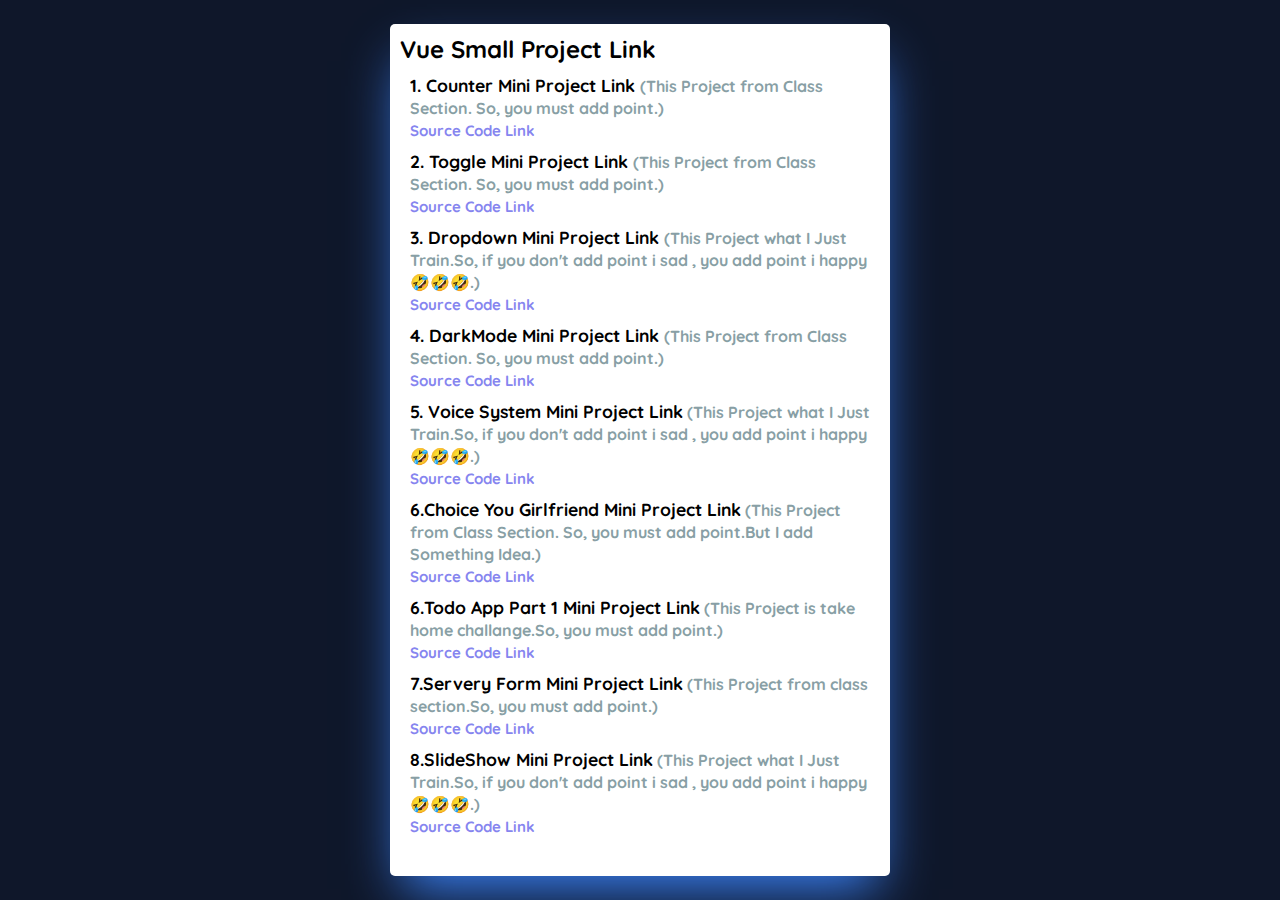
==== index.html @ 3f713fce "uo" ====
<!DOCTYPE html>
<html lang="en">
  <head>
    <meta charset="UTF-8" />
    <meta name="viewport" content="width=device-width, initial-scale=1.0" />
    <title>Vue Small Project Link Demo</title>
    <link rel="shortcut icon" href="./Vue.png" type="image/x-icon" />
    <link rel="stylesheet" href="cus.css" />
    <link rel="preconnect" href="https://fonts.googleapis.com" />
    <link rel="preconnect" href="https://fonts.gstatic.com" crossorigin />
    <link
      href="https://fonts.googleapis.com/css2?family=Quicksand:wght@300;400;500;600;700&display=swap"
      rel="stylesheet"
    />
  </head>
  <body>
    <div class="flex">
      <div class="card">
        <h1 class="font">Vue Small Project Link</h1>
        <ul>
          <a href="/counter with vue/counter.html" target="_blank" class="mt">
            <li>
              1. Counter Mini Project Link
              <span class="cl2"
                >(This Project from Class Section. So, you must add
                point.)</span
              >
            </li>
            <a
              href="https://github.com/WaiYanLatt/Vue-Mini-Project/tree/main/counter%20with%20vue"
              target="_blank"
            >
              <li class="cl1">Source Code Link</li>
            </a>
          </a>
          <a href="/toggle with vue/toggle.html" target="_blank" class="mt">
            <li>
              2. Toggle Mini Project Link
              <span class="cl2"
                >(This Project from Class Section. So, you must add
                point.)</span
              >
            </li>
            <a
              href="https://github.com/WaiYanLatt/Vue-Mini-Project/tree/main/toggle%20with%20vue"
              target="_blank"
            >
              <li class="cl1">Source Code Link</li>
            </a>
          </a>
          <a href="/dropdown/dropdown.html" target="_blank" class="mt">
            <li>
              3. Dropdown Mini Project Link
              <span class="cl2">
                (This Project what I Just Train.So, if you don't add point i sad
                , you add point i happy 🤣🤣🤣.)</span
              >
            </li>
            <a
              href="https://github.com/WaiYanLatt/Vue-Mini-Project/tree/main/dropdown"
              target="_blank"
            >
              <li class="cl1">Source Code Link</li>
            </a>
          </a>
          <a href="/Dark Mode/darkmode.html" target="_blank" class="mt">
            <li>
              4. DarkMode Mini Project Link
              <span class="cl2"
                >(This Project from Class Section. So, you must add
                point.)</span
              >
            </li>
            <a
              href="https://github.com/WaiYanLatt/Vue-Mini-Project/tree/main/Dark%20Mode"
              target="_blank"
            >
              <li class="cl1">Source Code Link</li>
            </a>
          </a>
          <a href="/Voice System/voice.html" target="_blank" class="mt">
            <li>
              5. Voice System Mini Project Link<span class="cl2">
                (This Project what I Just Train.So, if you don't add point i sad
                , you add point i happy 🤣🤣🤣.)</span
              >
            </li>
            <a
              href="https://github.com/WaiYanLatt/Vue-Mini-Project/tree/main/Voice%20System"
              target="_blank"
            >
              <li class="cl1">Source Code Link</li>
            </a>
          </a>
          <a href="/Girl Shuffel/shuffel.html" target="_blank" class="mt">
            <li>
              6.Choice You Girlfriend Mini Project Link<span class="cl2">
                (This Project from Class Section. So, you must add point.But I
                add Something Idea.)</span
              >
            </li>
            <a
              href="https://github.com/WaiYanLatt/Vue-Mini-Project/tree/main/Girl%20Shuffel"
              target="_blank"
            >
              <li class="cl1">Source Code Link</li>
            </a>
          </a>
          <a href="/Todo App Part 1/Todo.html" target="_blank" class="mt">
            <li>
              6.Todo App Part 1 Mini Project Link<span class="cl2">
                (This Project is take home challange.So, you must add
                point.)</span
              >
            </li>
            <a
              href="https://github.com/WaiYanLatt/Vue-Mini-Project/tree/main/Todo%20App%20Part%201"
              target="_blank"
            >
              <li class="cl1">Source Code Link</li>
            </a>
          </a>
          <a href="/serveryForm/servery.html" target="_blank" class="mt">
            <li>
              7.Servery Form Mini Project Link<span class="cl2">
                (This Project from class section.So, you must add point.)</span
              >
            </li>
            <a
              href="https://github.com/WaiYanLatt/Vue-Mini-Project/tree/main/serveryForm"
              target="_blank"
            >
              <li class="cl1">Source Code Link</li>
            </a>
          </a>
          <a href="/slideshow/slideshow.html" target="_blank" class="mt">
            <li>
              8.SlideShow Mini Project Link<span class="cl2">
                (This Project what I Just Train.So, if you don't add point i sad
                , you add point i happy 🤣🤣🤣.)</span
              >
            </li>
            <a
              href="#"
              target="_blank"
            >
              <li class="cl1">Source Code Link</li>
            </a>
          </a>
        </ul>
      </div>
    </div>
  </body>
</html>
---- cus.css ----
*{
    margin: 0;
    padding: 0;
    box-sizing: border-box;
    font-family: 'Quicksand', sans-serif;
    font-size: 1rem;
}
body{
    background-color: #0f172a;
}
.flex{
    display: flex;
    justify-content: center;
    align-items: center;
    min-height: 100vh;
}
.card{
    width: 500px;
    min-height: 200px;
    background-color: white;
    padding: 10px 10px 40px 10px;
    border-radius: 5px;
    box-shadow: #3b82f6 0px 25px 50px -12px;
    margin: 10px;
}
a{
    text-decoration: none;
    display: block;
}
a :hover{
    text-decoration: underline;
    color: #3b82f6;
}
p{
    font-weight: bold;
}
li{
    padding-left: 10px;
    list-style: none;
    margin-top: 3px;
    color: black;
    font-weight: bold;
    font-size: 1.1rem;
}
.font{
    font-size: 1.5rem;
}
.mt{
    margin-top: 10px;
}
.cl1{
    color: #8685EF;
    font-size: 15px;
}
.cl2{
    color: #889FA5;
}
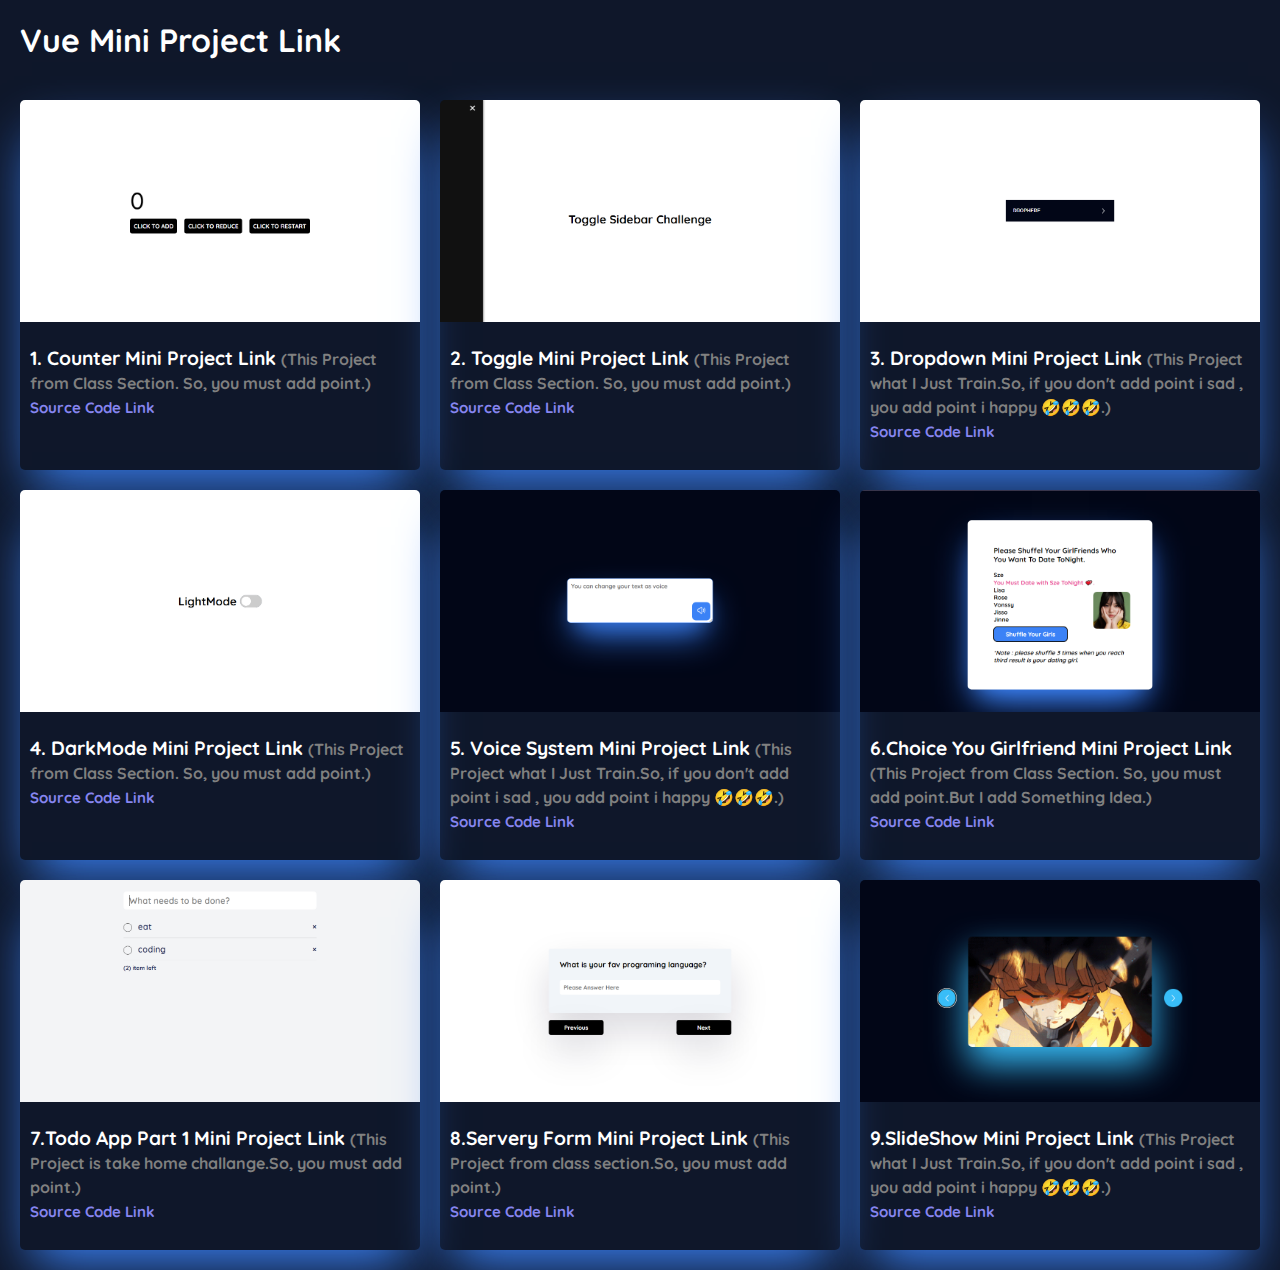
==== commit d2d3ebcf: "oiu" ====
--- a/index.html
+++ b/index.html
@@ -14,140 +14,165 @@
     />
   </head>
   <body>
-    <div class="flex">
+    <h1 class="font">Vue Mini Project Link</h1>
+    <div class="grid-container">
       <div class="card">
-        <h1 class="font">Vue Small Project Link</h1>
-        <ul>
+        <img src="./project img/counter.png" />
+        <div class="p-10">
           <a href="/counter with vue/counter.html" target="_blank" class="mt">
-            <li>
-              1. Counter Mini Project Link
-              <span class="cl2"
-                >(This Project from Class Section. So, you must add
-                point.)</span
-              >
-            </li>
-            <a
-              href="https://github.com/WaiYanLatt/Vue-Mini-Project/tree/main/counter%20with%20vue"
-              target="_blank"
+            1. Counter Mini Project Link
+            <span class="cl2"
+              >(This Project from Class Section. So, you must add point.)</span
             >
-              <li class="cl1">Source Code Link</li>
-            </a>
           </a>
+          <a
+            href="https://github.com/WaiYanLatt/Vue-Mini-Project/tree/main/counter%20with%20vue"
+            target="_blank"
+          >
+            <span class="cl1">Source Code Link</span>
+          </a>
+        </div>
+      </div>
+      <div class="card">
+        <img src="./project img/toogle.png" />
+        <div class="p-10">
           <a href="/toggle with vue/toggle.html" target="_blank" class="mt">
-            <li>
-              2. Toggle Mini Project Link
-              <span class="cl2"
-                >(This Project from Class Section. So, you must add
-                point.)</span
-              >
-            </li>
-            <a
-              href="https://github.com/WaiYanLatt/Vue-Mini-Project/tree/main/toggle%20with%20vue"
-              target="_blank"
+            2. Toggle Mini Project Link
+            <span class="cl2"
+              >(This Project from Class Section. So, you must add point.)</span
             >
-              <li class="cl1">Source Code Link</li>
-            </a>
           </a>
+          <a
+            href="https://github.com/WaiYanLatt/Vue-Mini-Project/tree/main/toggle%20with%20vue"
+            target="_blank"
+          >
+            <span class="cl1">Source Code Link</span>
+          </a>
+        </div>
+      </div>
+      <div class="card">
+        <img src="./project img/dropdown.png" />
+        <div class="p-10">
           <a href="/dropdown/dropdown.html" target="_blank" class="mt">
-            <li>
-              3. Dropdown Mini Project Link
-              <span class="cl2">
-                (This Project what I Just Train.So, if you don't add point i sad
-                , you add point i happy 🤣🤣🤣.)</span
-              >
-            </li>
-            <a
-              href="https://github.com/WaiYanLatt/Vue-Mini-Project/tree/main/dropdown"
-              target="_blank"
+            3. Dropdown Mini Project Link
+            <span class="cl2"
+              >(This Project what I Just Train.So, if you don't add point i sad
+              , you add point i happy 🤣🤣🤣.)</span
             >
-              <li class="cl1">Source Code Link</li>
-            </a>
           </a>
+          <a
+            href="https://github.com/WaiYanLatt/Vue-Mini-Project/tree/main/dropdown"
+            target="_blank"
+          >
+            <span class="cl1">Source Code Link</span>
+          </a>
+        </div>
+      </div>
+      <div class="card">
+        <img src="./project img/darkmode.png" />
+        <div class="p-10">
           <a href="/Dark Mode/darkmode.html" target="_blank" class="mt">
-            <li>
-              4. DarkMode Mini Project Link
-              <span class="cl2"
-                >(This Project from Class Section. So, you must add
-                point.)</span
-              >
-            </li>
-            <a
-              href="https://github.com/WaiYanLatt/Vue-Mini-Project/tree/main/Dark%20Mode"
-              target="_blank"
+            4. DarkMode Mini Project Link
+            <span class="cl2"
+              >(This Project from Class Section. So, you must add point.)</span
             >
-              <li class="cl1">Source Code Link</li>
-            </a>
           </a>
+          <a
+            href="https://github.com/WaiYanLatt/Vue-Mini-Project/tree/main/Dark%20Mode"
+            target="_blank"
+          >
+            <span class="cl1">Source Code Link</span>
+          </a>
+        </div>
+      </div>
+      <div class="card">
+        <img src="./project img/voice.png" />
+        <div class="p-10">
           <a href="/Voice System/voice.html" target="_blank" class="mt">
-            <li>
-              5. Voice System Mini Project Link<span class="cl2">
-                (This Project what I Just Train.So, if you don't add point i sad
-                , you add point i happy 🤣🤣🤣.)</span
-              >
-            </li>
-            <a
-              href="https://github.com/WaiYanLatt/Vue-Mini-Project/tree/main/Voice%20System"
-              target="_blank"
+            5. Voice System Mini Project Link
+            <span class="cl2"
+              >(This Project what I Just Train.So, if you don't add point i sad
+              , you add point i happy 🤣🤣🤣.)</span
             >
-              <li class="cl1">Source Code Link</li>
-            </a>
           </a>
+          <a
+            href="https://github.com/WaiYanLatt/Vue-Mini-Project/tree/main/Voice%20System"
+            target="_blank"
+          >
+            <span class="cl1">Source Code Link</span>
+          </a>
+        </div>
+      </div>
+      <div class="card">
+        <img src="./project img/girl.png" />
+        <div class="p-10">
           <a href="/Girl Shuffel/shuffel.html" target="_blank" class="mt">
-            <li>
-              6.Choice You Girlfriend Mini Project Link<span class="cl2">
-                (This Project from Class Section. So, you must add point.But I
-                add Something Idea.)</span
-              >
-            </li>
-            <a
-              href="https://github.com/WaiYanLatt/Vue-Mini-Project/tree/main/Girl%20Shuffel"
-              target="_blank"
+            6.Choice You Girlfriend Mini Project Link
+            <span class="cl2"
+              >(This Project from Class Section. So, you must add point.But I
+              add Something Idea.)</span
             >
-              <li class="cl1">Source Code Link</li>
-            </a>
           </a>
+          <a
+            href="https://github.com/WaiYanLatt/Vue-Mini-Project/tree/main/Girl%20Shuffel"
+            target="_blank"
+          >
+            <span class="cl1">Source Code Link</span>
+          </a>
+        </div>
+      </div>
+      <div class="card">
+        <img src="./project img/todop1.png" />
+        <div class="p-10">
           <a href="/Todo App Part 1/Todo.html" target="_blank" class="mt">
-            <li>
-              6.Todo App Part 1 Mini Project Link<span class="cl2">
-                (This Project is take home challange.So, you must add
-                point.)</span
-              >
-            </li>
-            <a
-              href="https://github.com/WaiYanLatt/Vue-Mini-Project/tree/main/Todo%20App%20Part%201"
-              target="_blank"
+            7.Todo App Part 1 Mini Project Link
+            <span class="cl2"
+              >(This Project is take home challange.So, you must add
+              point.)</span
             >
-              <li class="cl1">Source Code Link</li>
-            </a>
           </a>
+          <a
+            href="https://github.com/WaiYanLatt/Vue-Mini-Project/tree/main/Todo%20App%20Part%201"
+            target="_blank"
+          >
+            <span class="cl1">Source Code Link</span>
+          </a>
+        </div>
+      </div>
+      <div class="card">
+        <img src="./project img/servery.png" />
+        <div class="p-10">
           <a href="/serveryForm/servery.html" target="_blank" class="mt">
-            <li>
-              7.Servery Form Mini Project Link<span class="cl2">
-                (This Project from class section.So, you must add point.)</span
-              >
-            </li>
-            <a
-              href="https://github.com/WaiYanLatt/Vue-Mini-Project/tree/main/serveryForm"
-              target="_blank"
+            8.Servery Form Mini Project Link
+            <span class="cl2"
+              >(This Project from class section.So, you must add point.)</span
             >
-              <li class="cl1">Source Code Link</li>
-            </a>
           </a>
+          <a
+            href="https://github.com/WaiYanLatt/Vue-Mini-Project/tree/main/serveryForm"
+            target="_blank"
+          >
+            <span class="cl1">Source Code Link</span>
+          </a>
+        </div>
+      </div>
+      <div class="card">
+        <img src="./project img/slide.png" />
+        <div class="p-10">
           <a href="/slideshow/slideshow.html" target="_blank" class="mt">
-            <li>
-              8.SlideShow Mini Project Link<span class="cl2">
-                (This Project what I Just Train.So, if you don't add point i sad
-                , you add point i happy 🤣🤣🤣.)</span
-              >
-            </li>
-            <a
-              href="#"
-              target="_blank"
+            9.SlideShow Mini Project Link
+            <span class="cl2">
+              (This Project what I Just Train.So, if you don't add point i sad ,
+              you add point i happy 🤣🤣🤣.)</span
             >
-              <li class="cl1">Source Code Link</li>
-            </a>
           </a>
-        </ul>
+          <a
+            href="https://github.com/WaiYanLatt/Vue-Mini-Project/tree/main/slideshow"
+            target="_blank"
+          >
+            <span class="cl1">Source Code Link</span>
+          </a>
+        </div>
       </div>
     </div>
   </body>
--- a/cus.css
+++ b/cus.css
@@ -1,57 +1,81 @@
-*{
-    margin: 0;
-    padding: 0;
-    box-sizing: border-box;
-    font-family: 'Quicksand', sans-serif;
-    font-size: 1rem;
+* {
+  margin: 0;
+  padding: 0;
+  box-sizing: border-box;
+  font-family: "Quicksand", sans-serif;
+  font-size: 1rem;
 }
-body{
-    background-color: #0f172a;
+body {
+  background-color: #0f172a;
 }
-.flex{
-    display: flex;
-    justify-content: center;
-    align-items: center;
-    min-height: 100vh;
+a {
+  text-decoration: none;
+  display: block;
+  font-weight: bold;
+  cursor: pointer;
+  color: white;
+  font-size: 1.2rem;
 }
-.card{
-    width: 500px;
-    min-height: 200px;
-    background-color: white;
-    padding: 10px 10px 40px 10px;
+a :hover {
+  text-decoration: underline;
+  color: #3b82f6;
+}
+p {
+  font-weight: bold;
+}
+.mt {
+  margin-top: 10px;
+}
+.cl1 {
+  color: #8685ef;
+  font-size: 15px;
+}
+.cl2 {
+  color: gray;
+}
+.grid-container {
+  display: grid;
+  grid-template-columns: auto auto auto;
+  padding: 10px;
+}
+.card {
+  width: 400px;
+  min-height: 370px;
+  border-radius: 5px;
+  box-shadow: #3b82f6 0px 25px 50px -12px;
+  margin: 10px;
+  overflow: hidden;
+}
+img {
+  width: 100%;
+  height: 60%;
+  object-fit: cover;
+}
+.font {
+  font-size: 2rem;
+  margin: 20px;
+  color: white;
+}
+.p-10 {
+  padding: 10px 10px 10px 10px;
+}
+@media screen and (max-width: 450px) {
+  .grid-container {
+    display: grid;
+    grid-template-columns: auto;
+    padding: 5px;
+  }
+  .card {
+    width: 340px;
+    min-height: 370px;
     border-radius: 5px;
     box-shadow: #3b82f6 0px 25px 50px -12px;
     margin: 10px;
+    overflow: hidden;
+  }
+  .font {
+    font-size: 1.3rem;
+    margin: 10px;
+    color: white;
+  }
 }
-a{
-    text-decoration: none;
-    display: block;
-}
-a :hover{
-    text-decoration: underline;
-    color: #3b82f6;
-}
-p{
-    font-weight: bold;
-}
-li{
-    padding-left: 10px;
-    list-style: none;
-    margin-top: 3px;
-    color: black;
-    font-weight: bold;
-    font-size: 1.1rem;
-}
-.font{
-    font-size: 1.5rem;
-}
-.mt{
-    margin-top: 10px;
-}
-.cl1{
-    color: #8685EF;
-    font-size: 15px;
-}
-.cl2{
-    color: #889FA5;
-}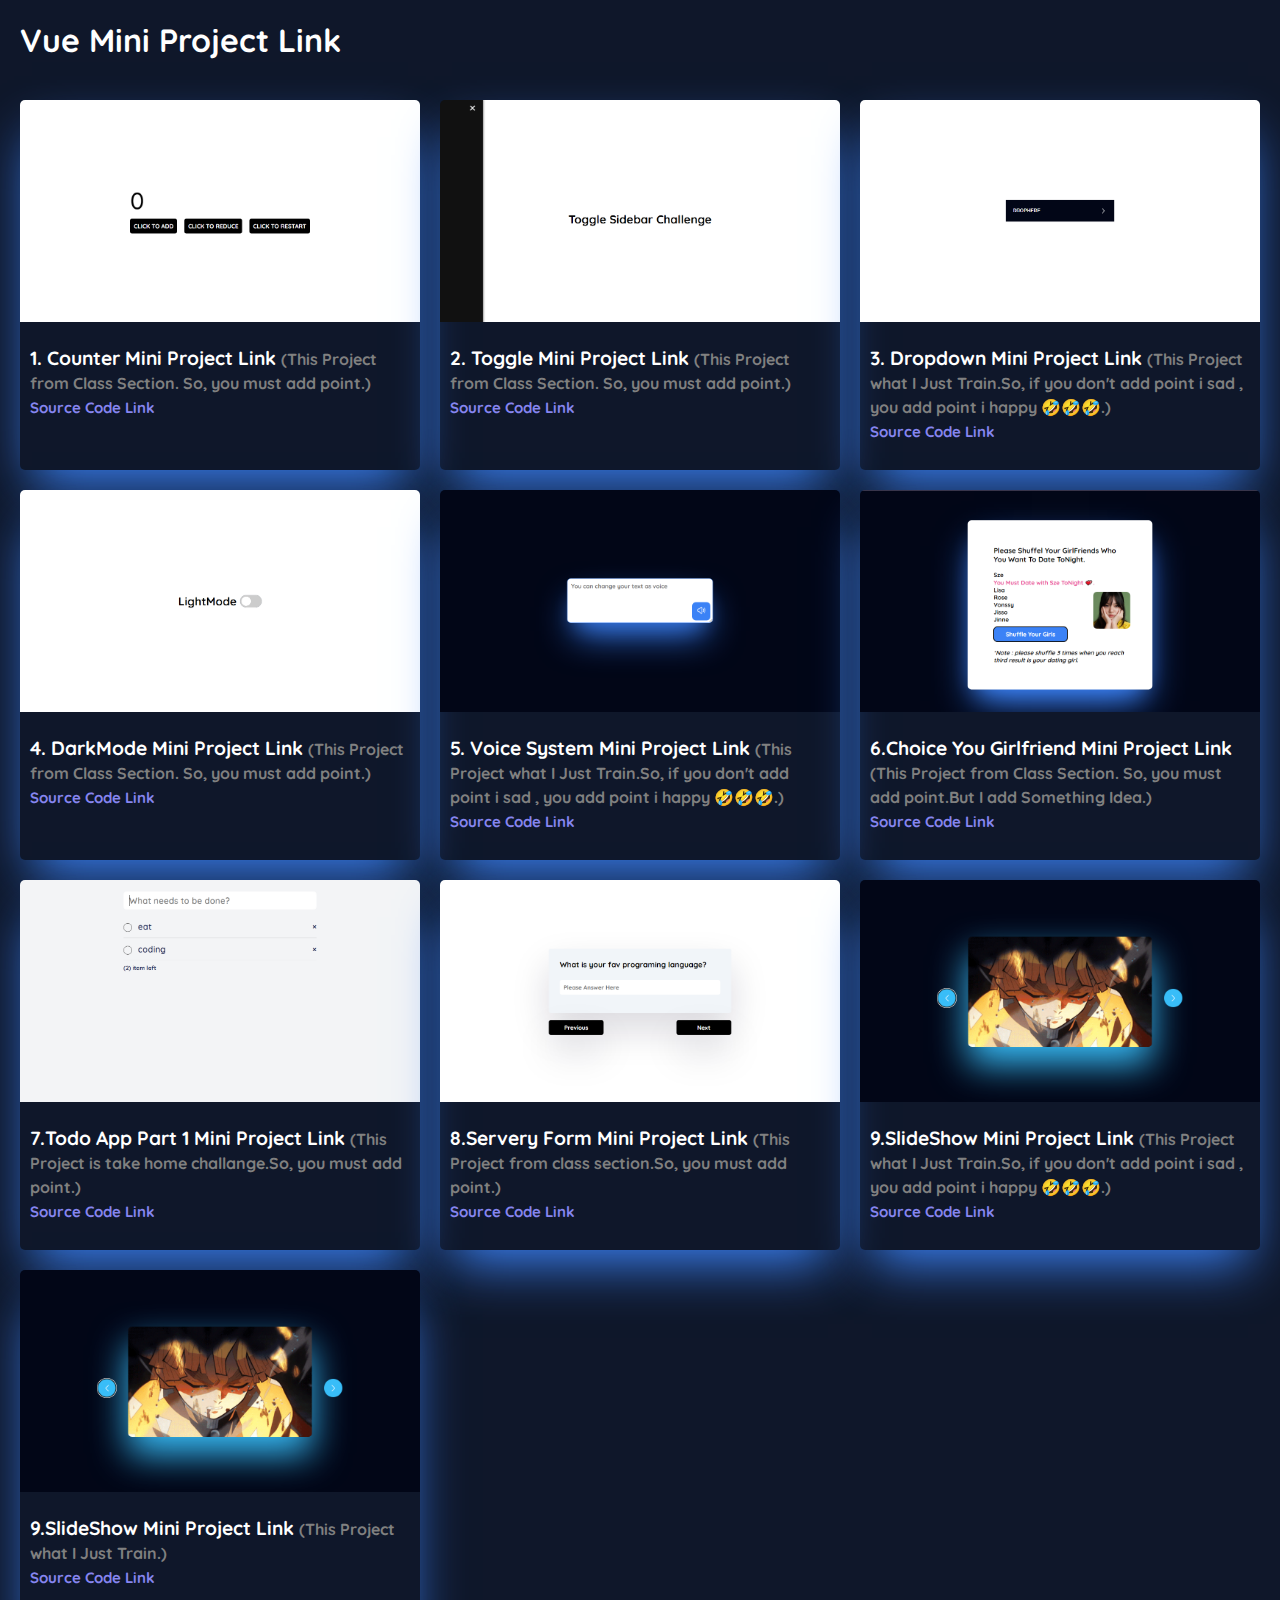
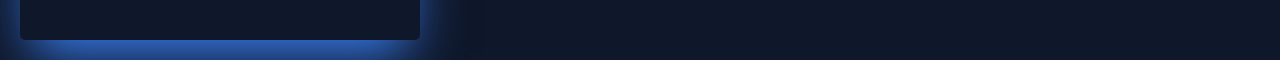
==== commit 7977581b: "d" ====
--- a/index.html
+++ b/index.html
@@ -174,6 +174,23 @@
           </a>
         </div>
       </div>
+      <div class="card">
+        <img src="./project img/slide.png" />
+        <div class="p-10">
+          <a href="/Form Valid/form.html" target="_blank" class="mt">
+            9.SlideShow Mini Project Link
+            <span class="cl2">
+              (This Project what I Just Train.)</span
+            >
+          </a>
+          <a
+            href="https://github.com/WaiYanLatt/Vue-Mini-Project/tree/main/slideshow"
+            target="_blank"
+          >
+            <span class="cl1">Source Code Link</span>
+          </a>
+        </div>
+      </div>
     </div>
   </body>
 </html>
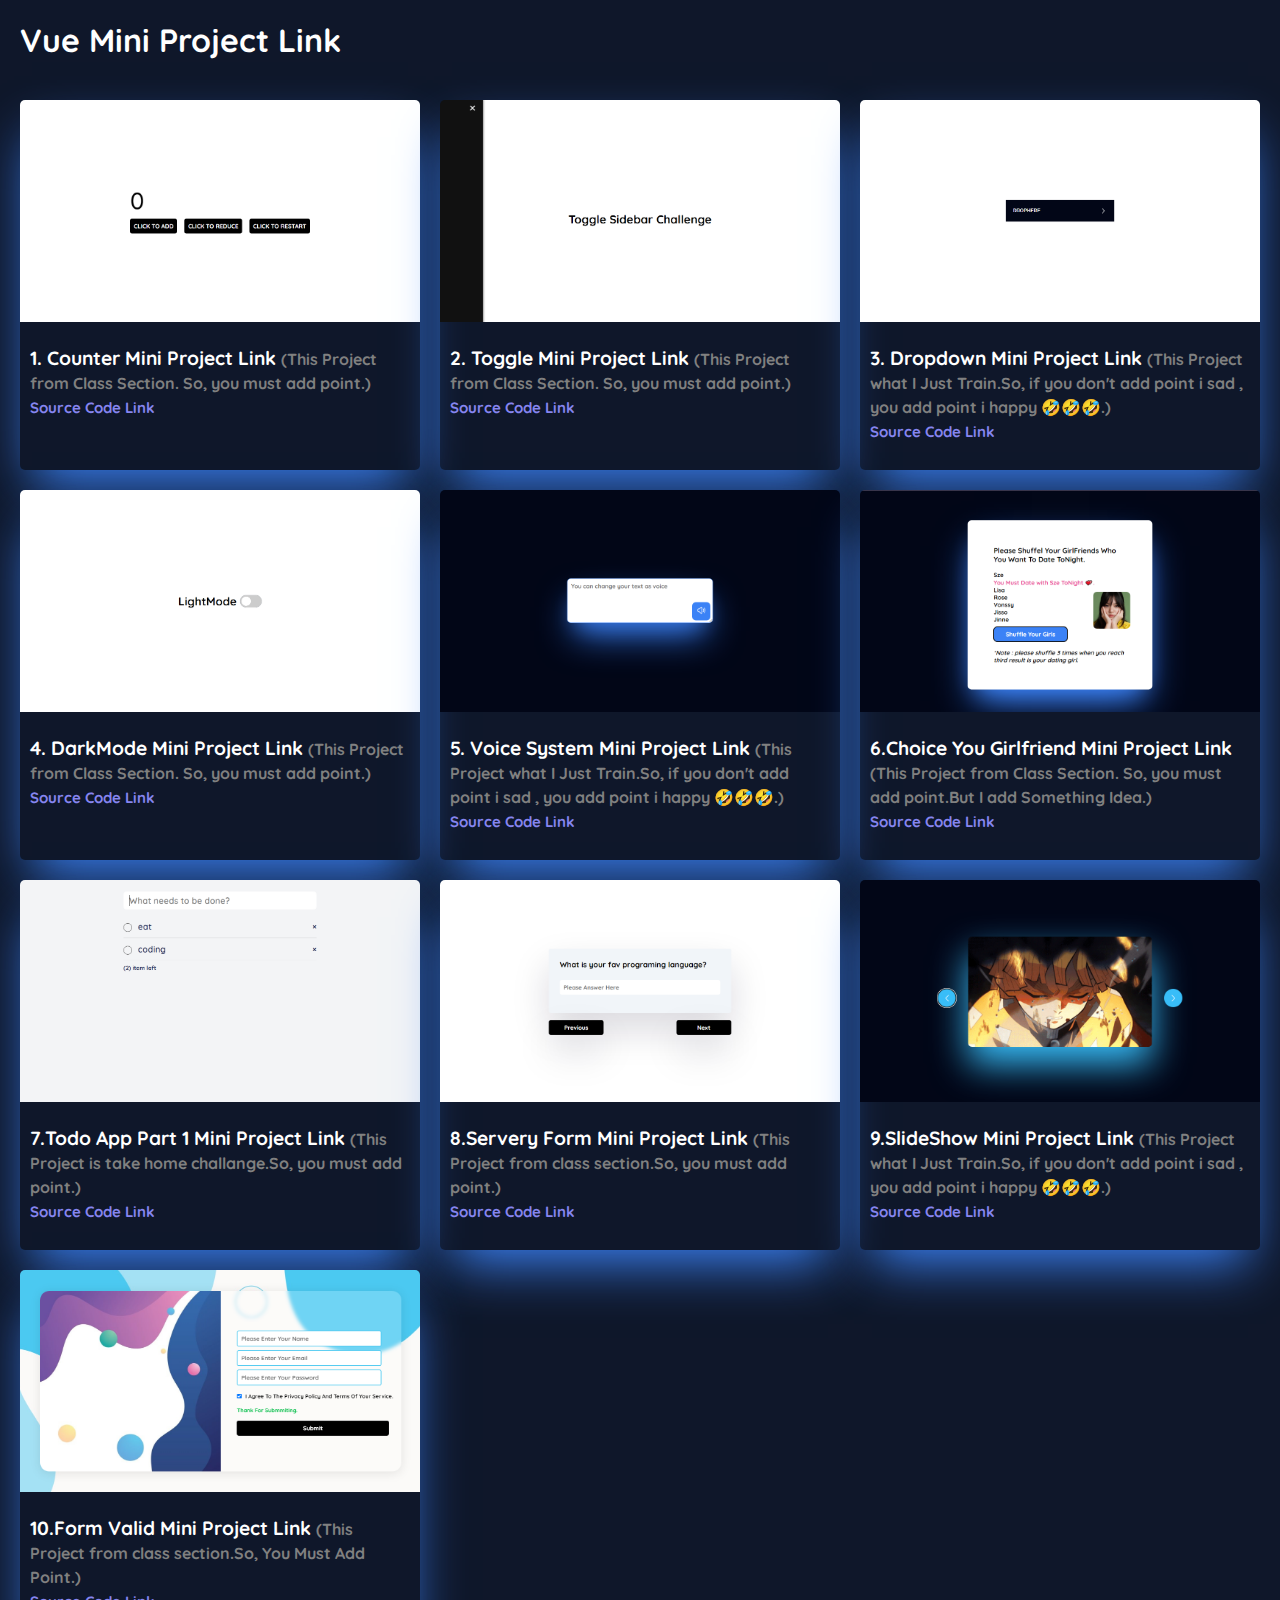
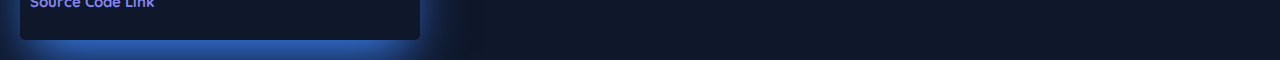
==== commit ae5bce75: "s" ====
--- a/index.html
+++ b/index.html
@@ -175,12 +175,12 @@
         </div>
       </div>
       <div class="card">
-        <img src="./project img/slide.png" />
+        <img src="./project img/form.png" />
         <div class="p-10">
           <a href="/Form Valid/form.html" target="_blank" class="mt">
-            9.SlideShow Mini Project Link
+            10.Form Valid Mini Project Link
             <span class="cl2">
-              (This Project what I Just Train.)</span
+              (This Project from class section.So, You Must Add Point.)</span
             >
           </a>
           <a
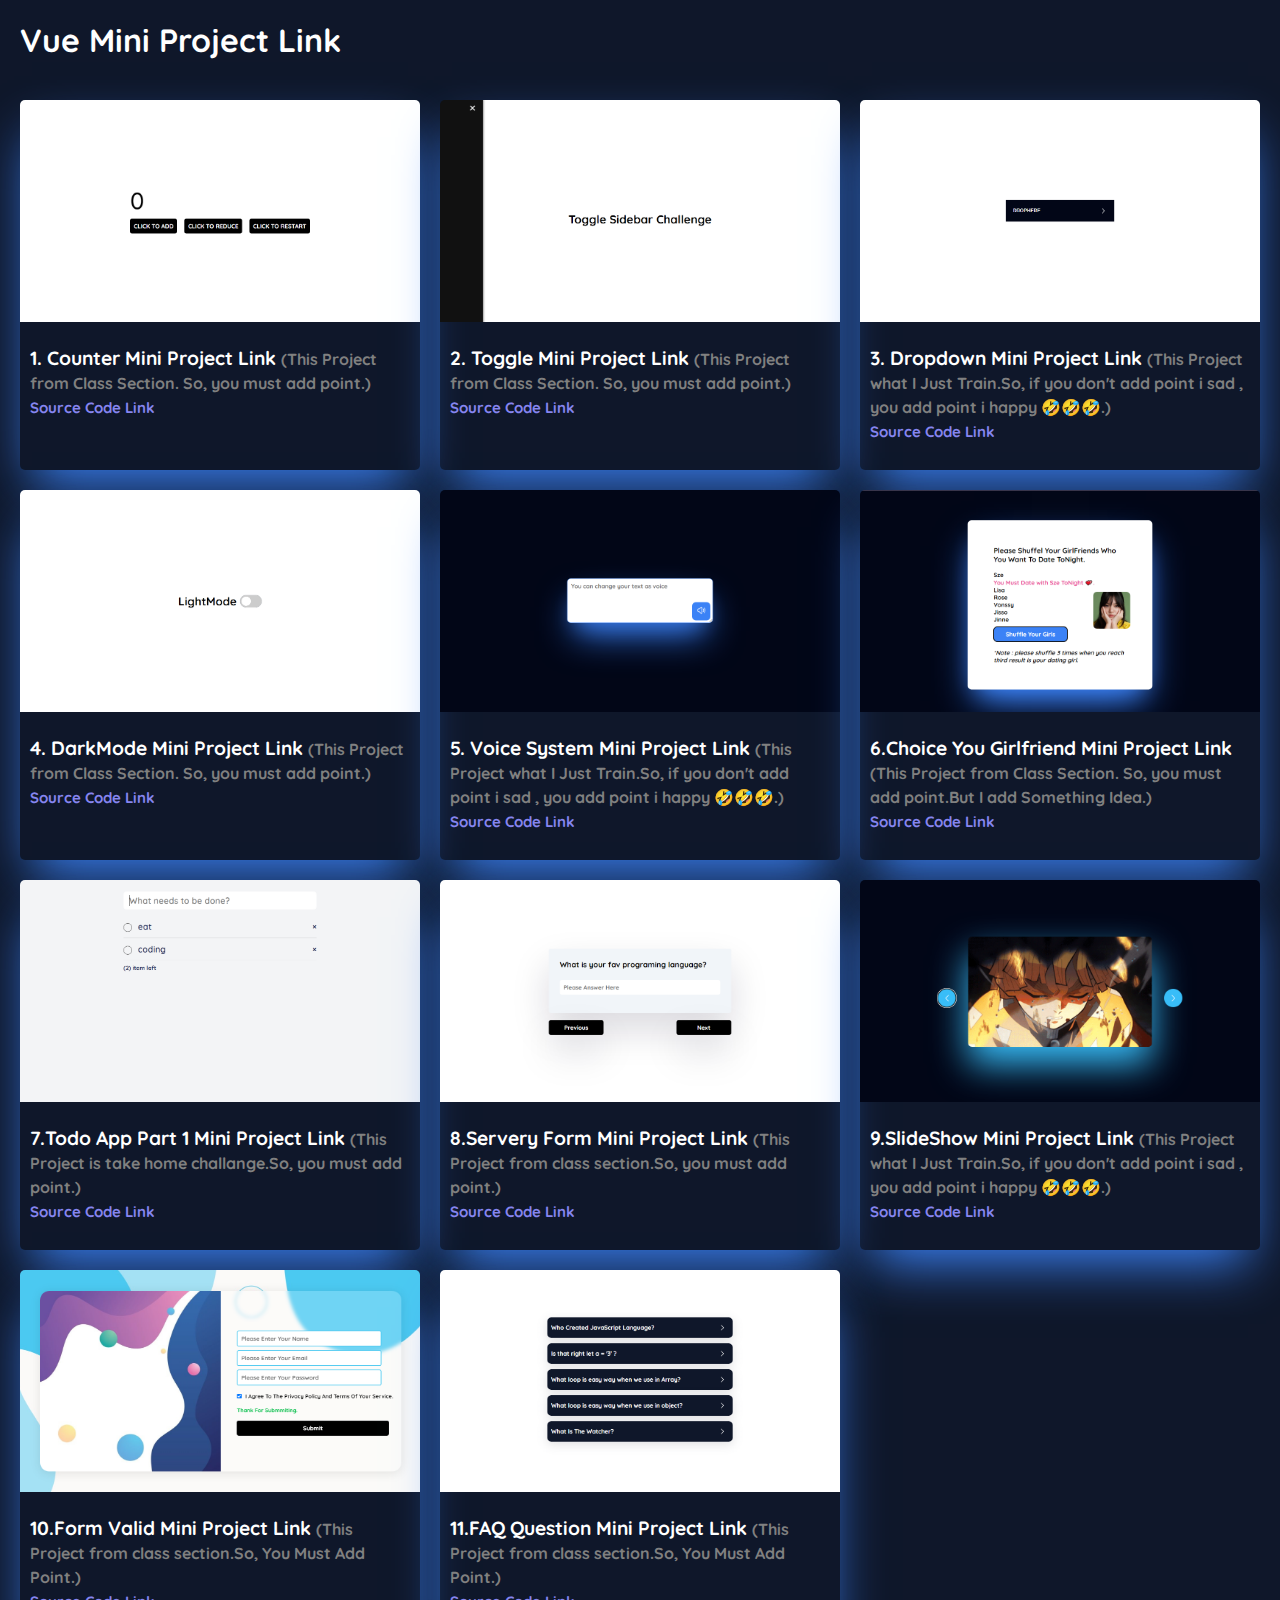
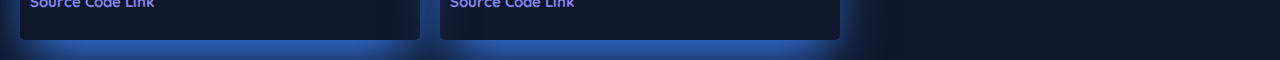
==== commit 615b6d13: "sef" ====
--- a/index.html
+++ b/index.html
@@ -191,6 +191,23 @@
           </a>
         </div>
       </div>
+      <div class="card">
+        <img src="./project img/question.png" />
+        <div class="p-10">
+          <a href="/FAQ question/faq.html" target="_blank" class="mt">
+            11.FAQ Question Mini Project Link
+            <span class="cl2">
+              (This Project from class section.So, You Must Add Point.)</span
+            >
+          </a>
+          <a
+            href="https://github.com/WaiYanLatt/Vue-Mini-Project/tree/main/slideshow"
+            target="_blank"
+          >
+            <span class="cl1">Source Code Link</span>
+          </a>
+        </div>
+      </div>
     </div>
   </body>
 </html>
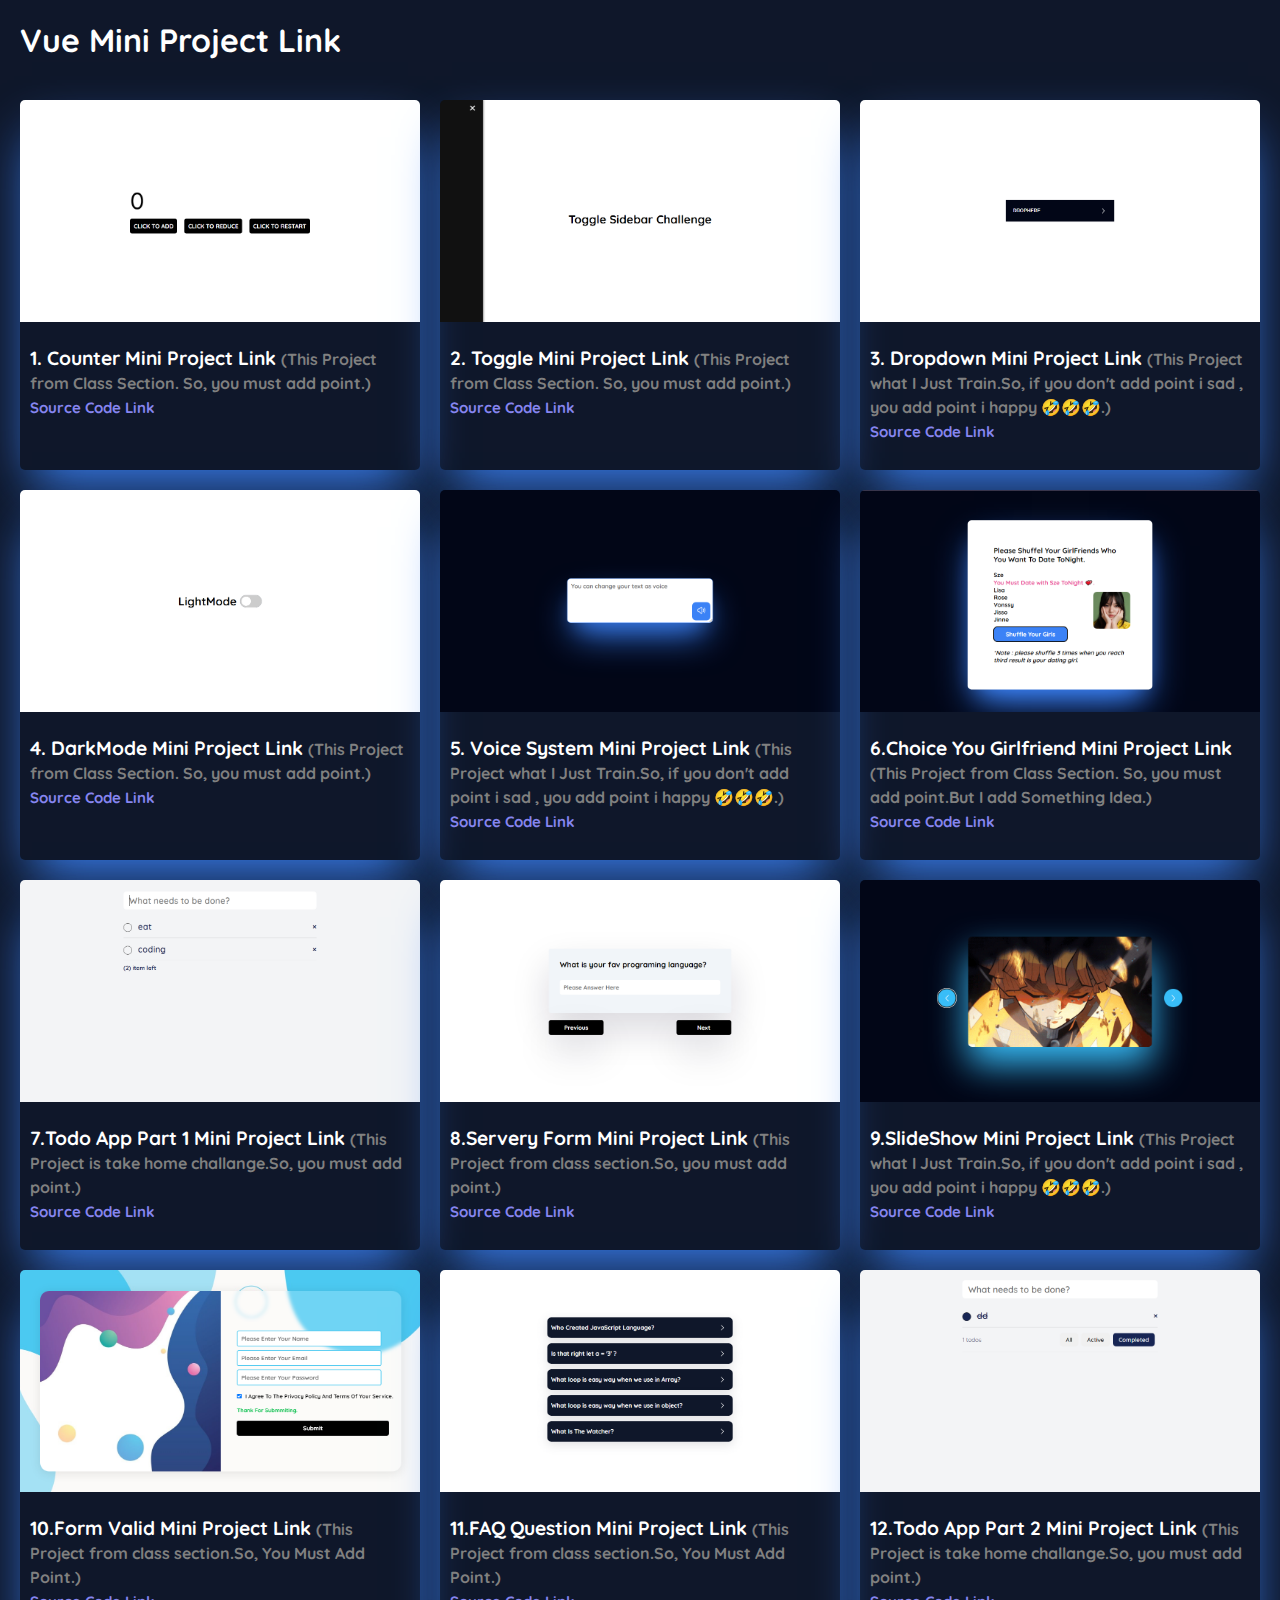
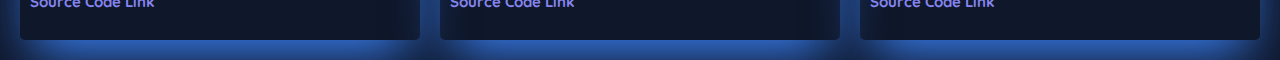
==== commit 6500b55a: "h" ====
--- a/index.html
+++ b/index.html
@@ -208,6 +208,24 @@
           </a>
         </div>
       </div>
+      <div class="card">
+        <img src="./project img/todo.png" />
+        <div class="p-10">
+          <a href="/Todo App Part 2/Todo.html" target="_blank" class="mt">
+            12.Todo App Part 2 Mini Project Link
+            <span class="cl2"
+              >(This Project is take home challange.So, you must add
+              point.)</span
+            >
+          </a>
+          <a
+            href="https://github.com/WaiYanLatt/Vue-Mini-Project/tree/main/Todo%20App%20Part%201"
+            target="_blank"
+          >
+            <span class="cl1">Source Code Link</span>
+          </a>
+        </div>
+      </div>
     </div>
   </body>
 </html>
